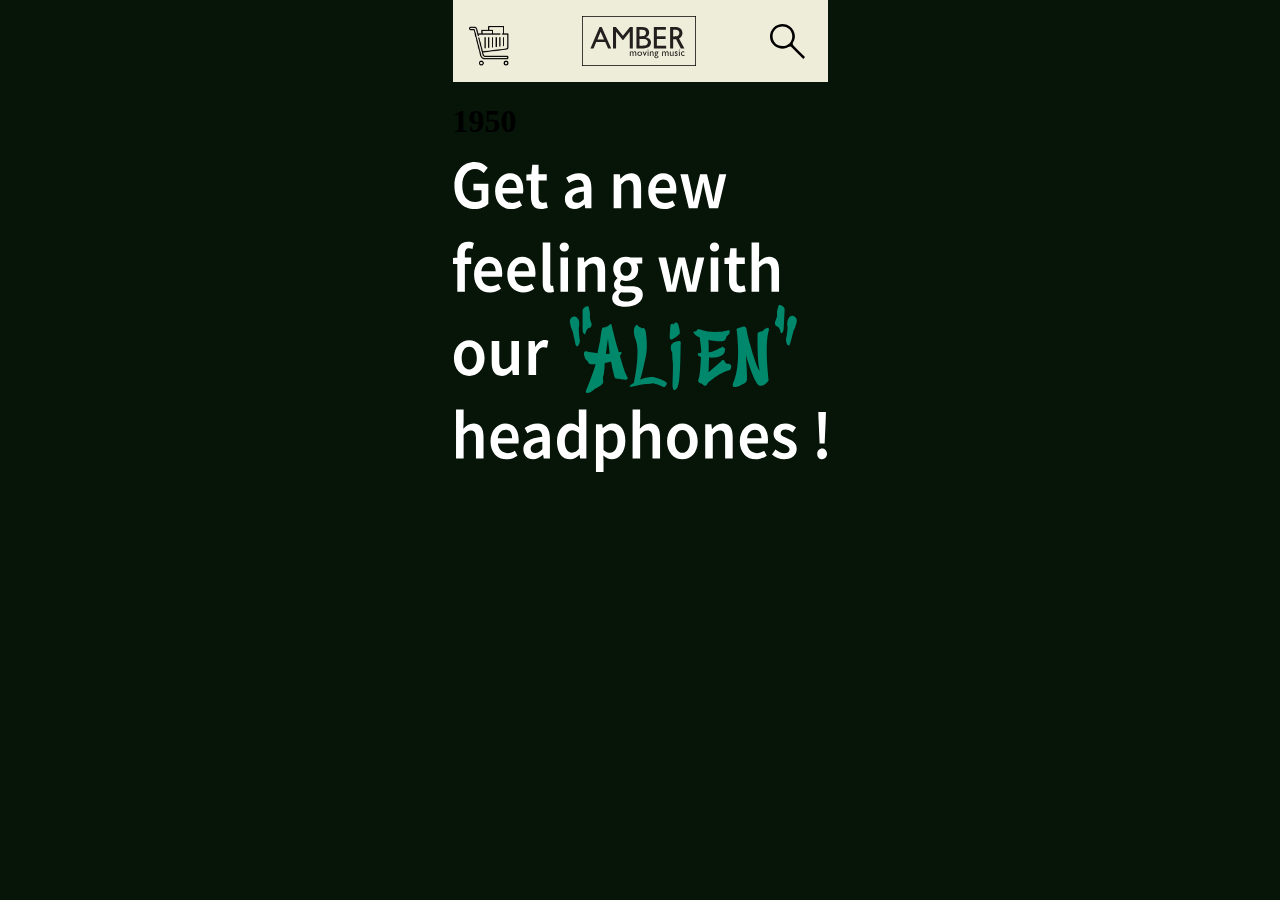
==== fifties.html @ 04606135 "index finish add fifties page header&description" ====
<!DOCTYPE html>
<html>
  <head>
    <meta charset="UTF-8" />
    <meta name="viewport" content="width=device-width, initial-scale=1.0" />
    <link rel="stylesheet" href="css/styles.css">
    <title>fifties</title>
  </head>
  <body>
    <header class="header-fifties">
      <img class="shopping-button" src="img/shopping-cart.svg" alt="shopping-button">
      <img class="brand" src="img/amber-logo.svg" alt="logo-shop">
      <img class="search-button" src="img/search.svg" alt="search-button" id="top">
    </header>
    <main>
      <h1>1950</h1>
      <img src="img/txt-alien.svg" alt="alien-text">
    </main>
  </body>
</html>
---- css/styles.css ----
html {
  scroll-behavior: smooth;
}


body {
  max-width: 375px;
  margin: auto;
  background: #061508;
}

header {
  display: flex;
  position: relative;
  justify-content: space-between;
  align-items: flex-end;
  background: #DFDFDF;
  padding: 16px;
  position: sticky;
  top: 0px;
}

.header-fifties {
  background-color: #EEEDD9;
}

.shopping-button {
  height: 40px;
  padding: 1px 0 0 0;
}

.brand {
  height: 50px;
}

.search-button {
  height: 35px;
  padding: 0 7px 7px 0;
}

.description {
  font-family: 'Maven Pro', sans-serif;
  color: white;
  padding: 12px 5px 0 5px;
}

.description strong {
  color: #008769;
}

.picture {
 height: 330px;
  border : 14px solid #dfdfdf;
  margin: 30px 0 30px 0;
}

.button-buy {
  font-family: 'Koulen', cursive;
  font-family: 'Maven Pro', sans-serif;
  text-decoration: none;
  margin: 0 125px 0 125px;
  font-size: 30px;
  color: white;
  text-align: center;
}

.fifties-buy .button-buy {
  background-color: #EEEDD9;
  border: 10px #3D3C37;
  color: #00896B;
}

.button-buy:hover {
  background-color: #DFDFDF;
  color: red;
}

.sixties-buy .button-buy {
  background-color: #FFE107;
  border: 10px #245237;
  color: #00896B;
}

.button-buy:hover {
  background-color: #DFDFDF;
  color: red;
}

.seventies-buy .button-buy {
  background-color: #00896B;
  border: 10px #592E87;
  color: #812082;
}

.button-buy:hover {
  background-color: #DFDFDF;
  color: red;
}

.resellers h1 {
  font-family: 'Koulen', cursive;
  font-family: 'Maven Pro', sans-serif;
  color: white;
}

.resellers p {
  font-family: 'Maven Pro', sans-serif;
}

.resellers {
  color: white;
  text-align: center;
  margin: 100px;
}

footer {
  background: #DFDFDF;
  font-family: 'Maven Pro', sans-serif;
  text-decoration: none;
  padding: 12px 10px;
}

footer a {
  text-decoration: none;
  color: black;
}

.logo-alien {
  margin: 30px;
}
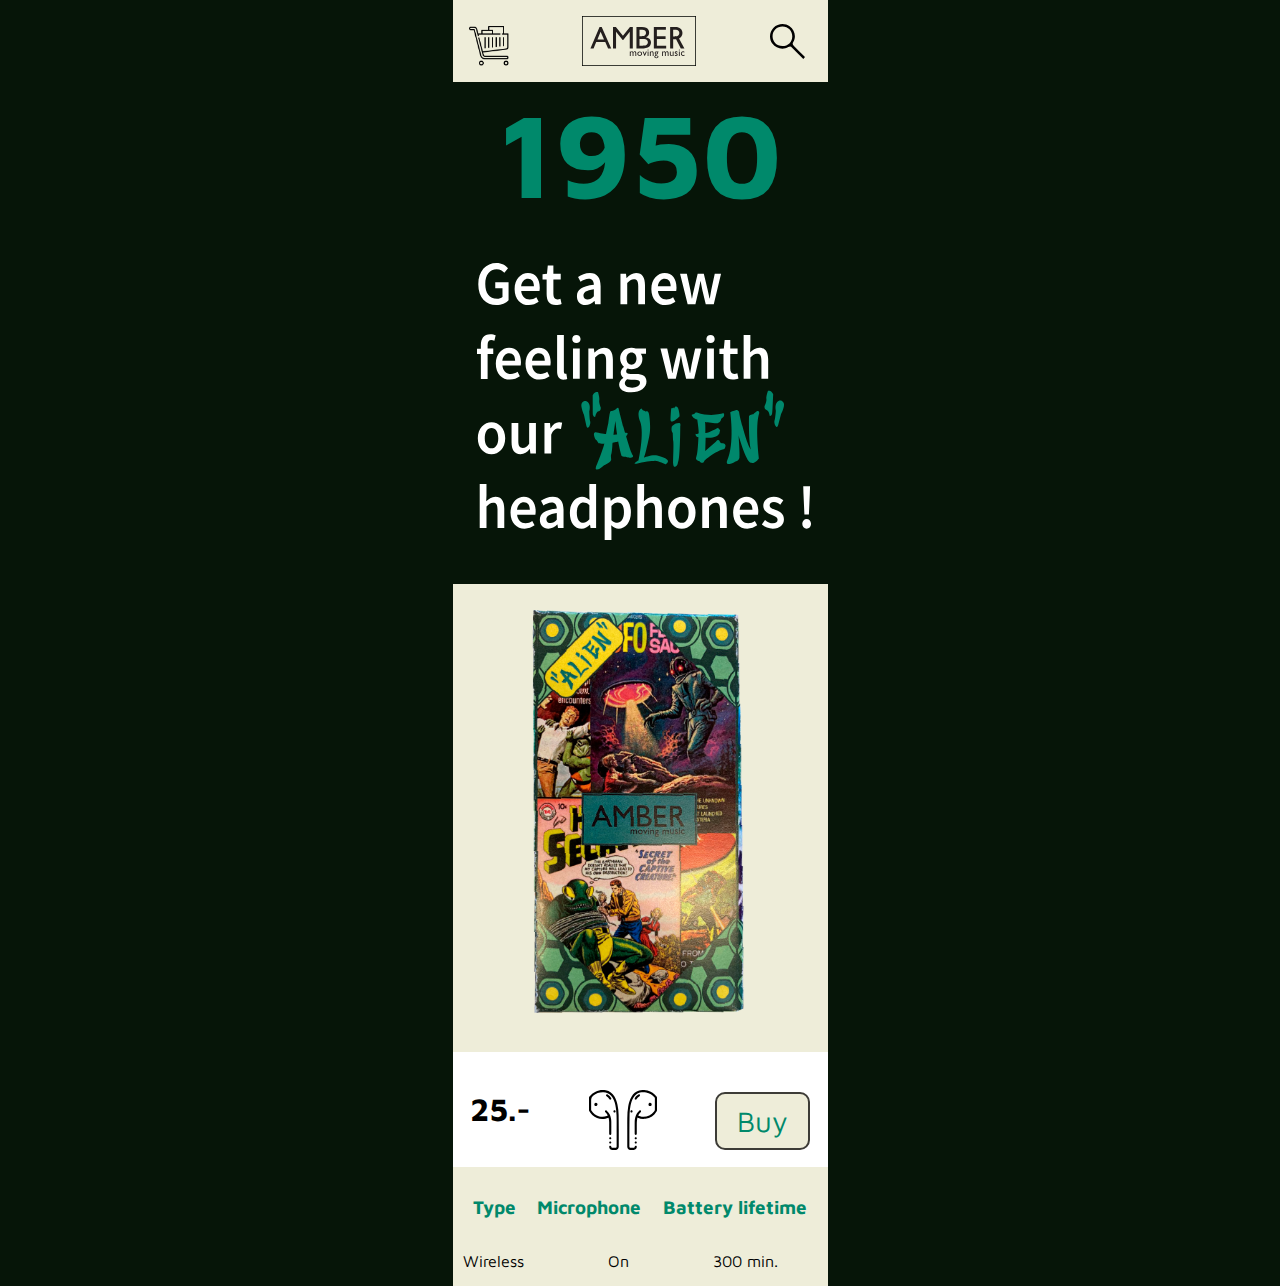
==== commit 7745457c: "fifties page header, description, shop-box, finish" ====
--- a/fifties.html
+++ b/fifties.html
@@ -4,6 +4,10 @@
     <meta charset="UTF-8" />
     <meta name="viewport" content="width=device-width, initial-scale=1.0" />
     <link rel="stylesheet" href="css/styles.css">
+    <link rel="preconnect" href="https://fonts.googleapis.com">
+    <link rel="preconnect" href="https://fonts.gstatic.com" crossorigin>
+    <link href="https://fonts.googleapis.com/css2?family=Maven+Pro:wght@700&display=swap" rel="stylesheet">
+    <link rel="preconnect" href="https://fonts.googleapis.com">
     <title>fifties</title>
   </head>
   <body>
@@ -13,8 +17,31 @@
       <img class="search-button" src="img/search.svg" alt="search-button" id="top">
     </header>
     <main>
-      <h1>1950</h1>
-      <img src="img/txt-alien.svg" alt="alien-text">
+      <div class="description-fifties">
+        <h1 class="onethousand-fifty">1950</h1>
+        <img src="img/txt-alien.svg" alt="alien-text">
+      </div>
+      <div class="shop-box">
+          <div class="picture-fifties">
+            <img src="img/box.png" alt="box">
+          </div>
+        <div class="buy-box">
+          <h1>25.-</h1> 
+          <img src="img/airpod.svg" alt="airpod">
+          <a href="index.html">Buy</a>
+        </div>
+        <div class="information-box">
+          <div class="information-title">
+            <h3>Type</h3>
+            <h3>Microphone</h3>
+            <h3>Battery lifetime</h3>
+          </div>
+          <div class="information-subtitle">
+            <p>Wireless</p>
+            <p>On</p>
+            <p>300 min.</p>
+          </div>
+      </div>
     </main>
   </body>
 </html>--- a/css/styles.css
+++ b/css/styles.css
@@ -129,3 +129,86 @@
   margin: 30px;
 }
 
+.onethousand-fifty{
+  font-family: 'Maven Pro', sans-serif;
+  font-size: 120px;
+  text-align: center;
+  color:#00896B;
+  margin-top: 0;
+  margin-bottom: 0;
+}
+
+.description-fifties img{
+  height: 277px;
+  margin: 40px 0 40px 24px;
+}
+
+.picture-fifties {
+  background-color: #EEEDD9;
+  padding: 17px 67px 17px 67px;
+}
+
+.picture-fifties img{
+  height: 430px;
+}
+
+.buy-box img{
+  height: 60px;
+}
+
+.buy-box a {
+    font-family: 'Maven Pro', sans-serif;
+    font-size: 29px;
+    border-width: 2px;
+    border-style: solid;
+    border-radius: 10px;
+    padding: 10px 20px 10px 20px;
+    border-color: #3D3C37;
+    background: #EEEDD9;
+    color: #00896B;
+    Text-decoration: none;
+}
+
+.buy-box a:hover {
+  background-color: #DFDFDF;
+  color: red;
+}
+
+.buy-box h1 {
+  font-family: 'Maven Pro', sans-serif;
+}
+
+.buy-box {
+  display: flex;
+  justify-content: space-between;
+  align-items: flex-end;
+  background: white;
+  padding: 17px;
+}
+
+.information-box {
+  background: #EEEDD9;
+}
+
+.information-title {
+  display: flex;
+  flex-direction: row;
+  justify-content: space-around;
+  padding: 10px 10px 0 10px;
+}
+
+.information-title h3{
+  font-family: 'Maven Pro', sans-serif;
+  color: #00896B;
+}
+
+.information-subtitle {
+  display: flex;
+  flex-direction: row;
+  justify-content: space-between;
+  padding: 0 50px 0 10px;
+}
+
+.information-subtitle p{
+  font-family: 'Maven Pro', sans-serif;
+}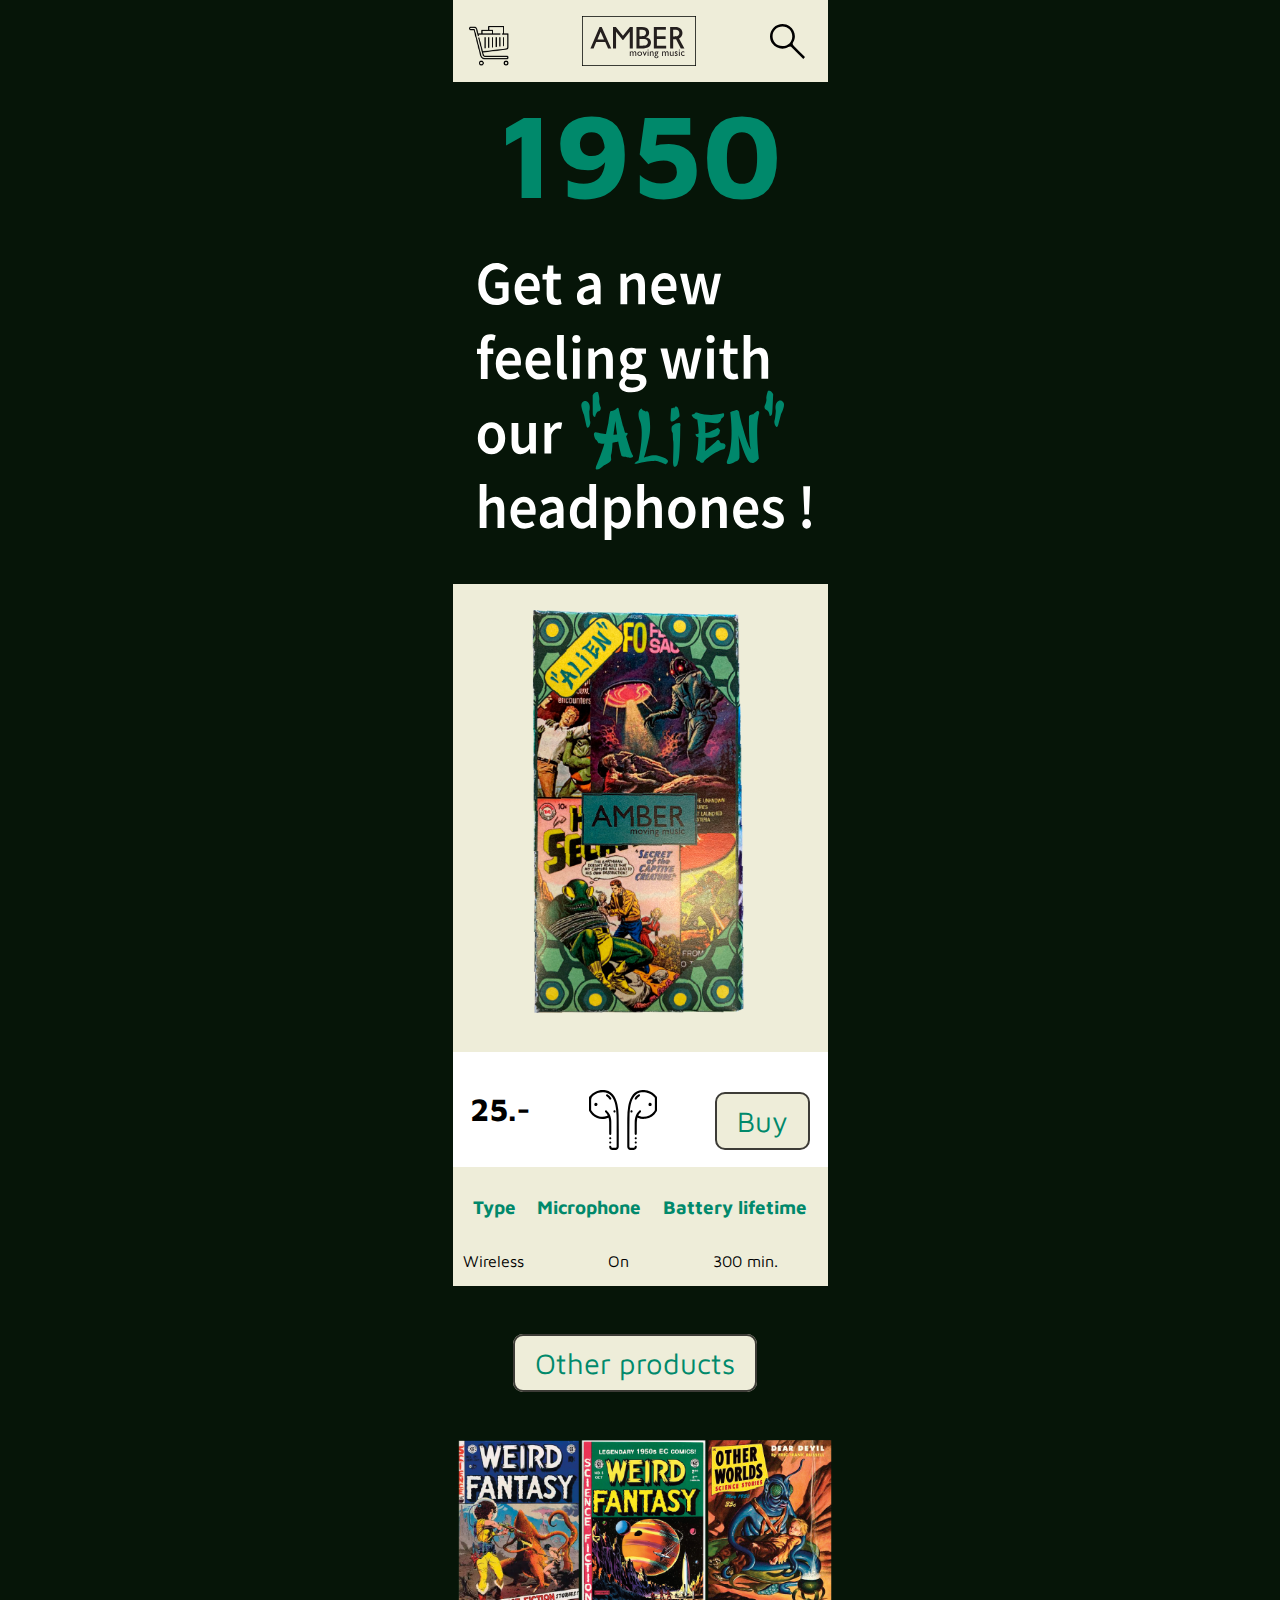
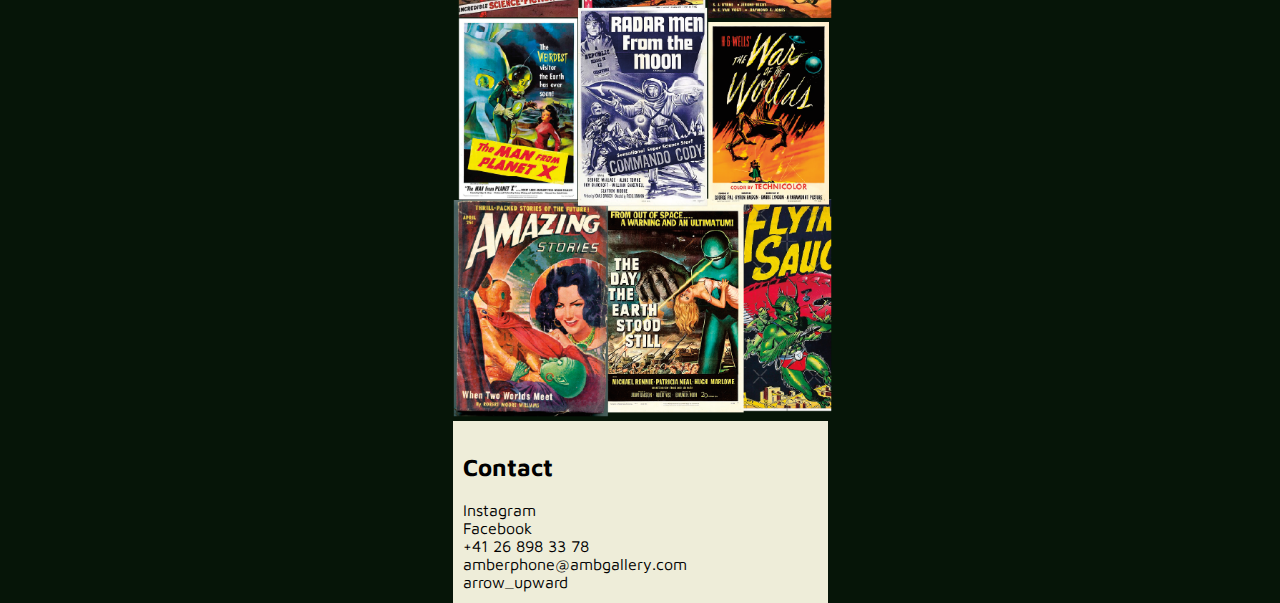
==== commit 94987254: "fifties page finish" ====
--- a/fifties.html
+++ b/fifties.html
@@ -40,8 +40,24 @@
             <p>Wireless</p>
             <p>On</p>
             <p>300 min.</p>
-          </div>
+        </div>
       </div>
+      <div class="backtime">
+        <a href="index.html">Other products</a>
+      </div>
+      <img src="img/show-fifties.png" alt="films-card" class="films-fifties">
     </main>
+    <footer class="footer-fifties">
+      <h2>Contact</h2>
+      <a href="https://www.instagram.com/alienfilmsmao/">Instagram</a>
+      <br>
+      <a href="https://fr-fr.facebook.com/">Facebook</a>
+      <br>
+      <a href="tel:00412689833">+41 26 898 33 78</a>
+      <br>
+      <a href="mailto:amberphone@ambgallery.com">amberphone@ambgallery.com</a>
+      <br>
+        <a class="button-top" href="#top"><span class="material-symbols-outlined">arrow_upward</span></a>
+    </footer>
   </body>
 </html>--- a/css/styles.css
+++ b/css/styles.css
@@ -123,6 +123,10 @@
 footer a {
   text-decoration: none;
   color: black;
+}
+
+.footer-fifties {
+  background: #EEEDD9;
 }
 
 .logo-alien {
@@ -211,4 +215,30 @@
 
 .information-subtitle p{
   font-family: 'Maven Pro', sans-serif;
+}
+
+.backtime {
+  margin: 60px;
+}
+
+.backtime a{
+  font-family: 'Maven Pro', sans-serif;
+    font-size: 29px;
+    border-width: 2px;
+    border-style: solid;
+    border-radius: 10px;
+    padding: 10px 20px 10px 20px;
+    border-color: #3D3C37;
+    background: #EEEDD9;
+    color: #00896B;
+    Text-decoration: none;
+}
+
+.backtime a:hover {
+  background-color: #DFDFDF;
+  color: red;
+}
+
+.films-fifties {
+  height: 577px;
 }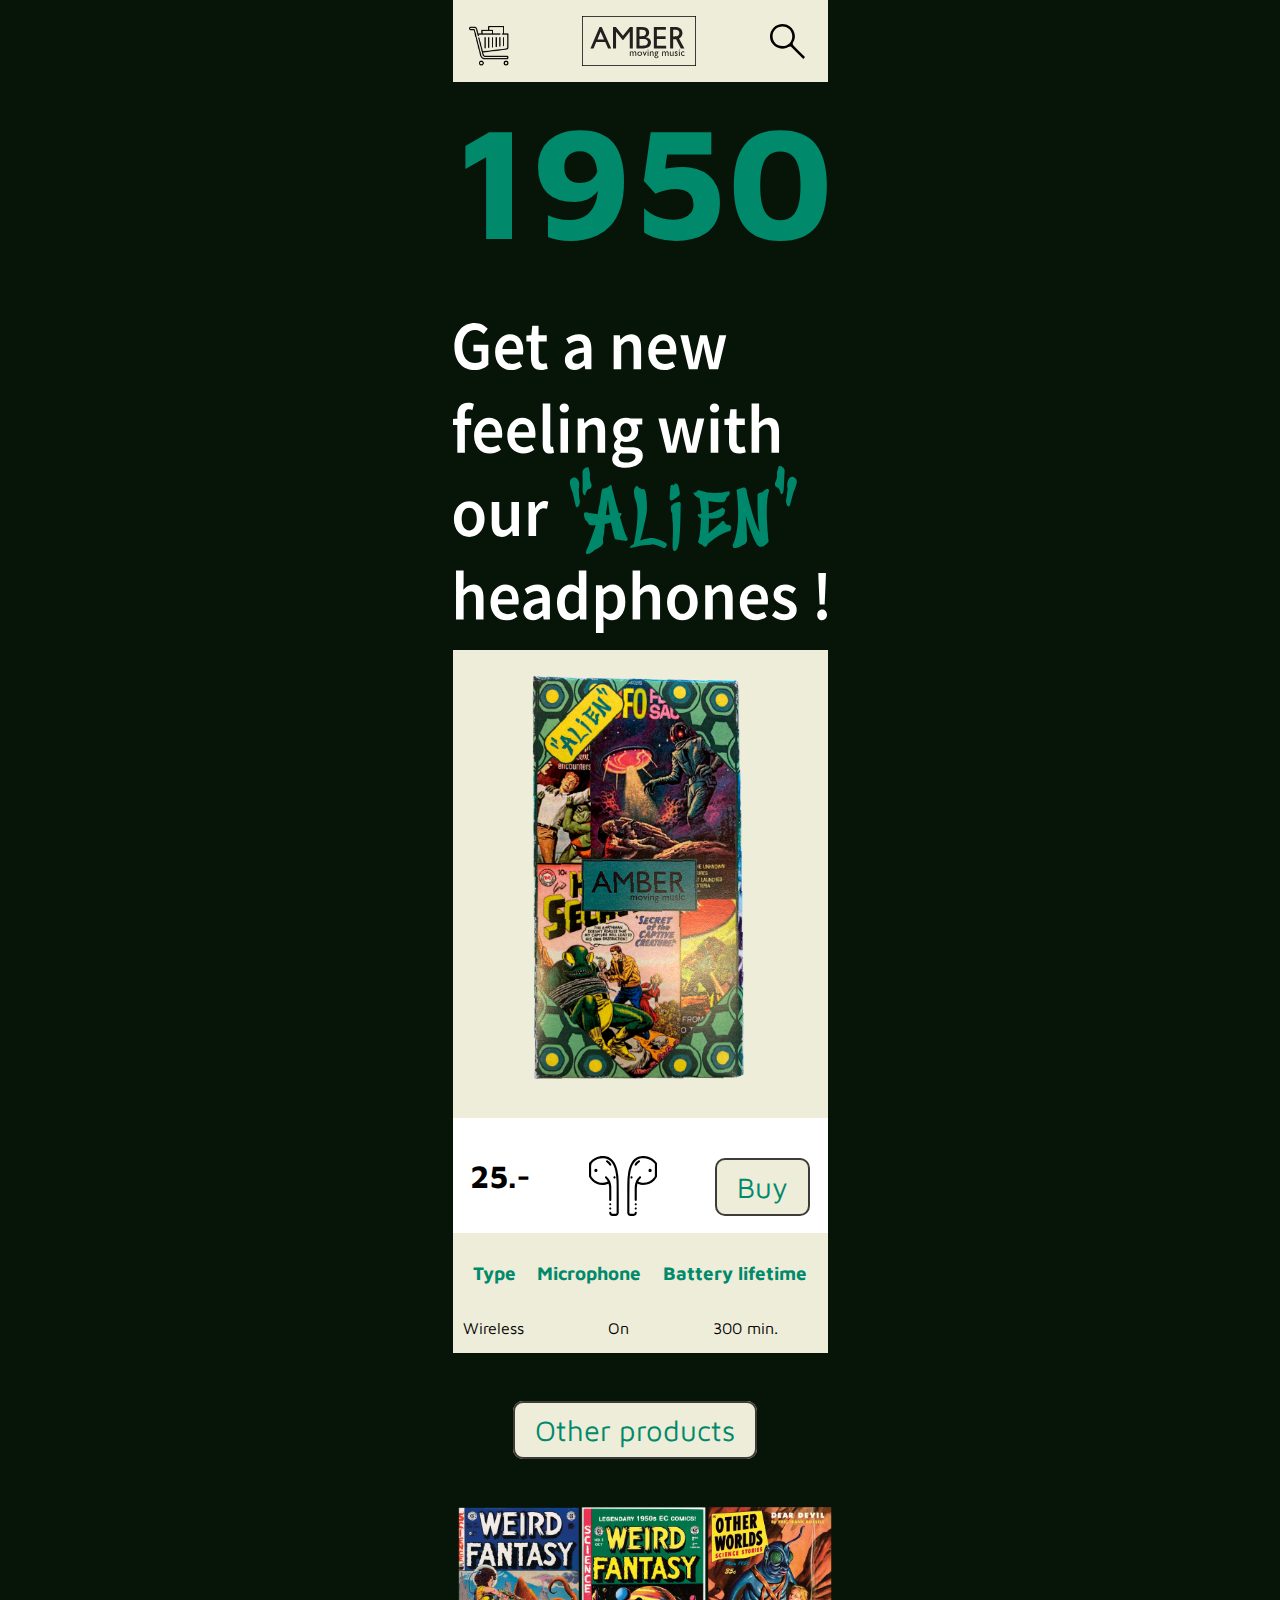
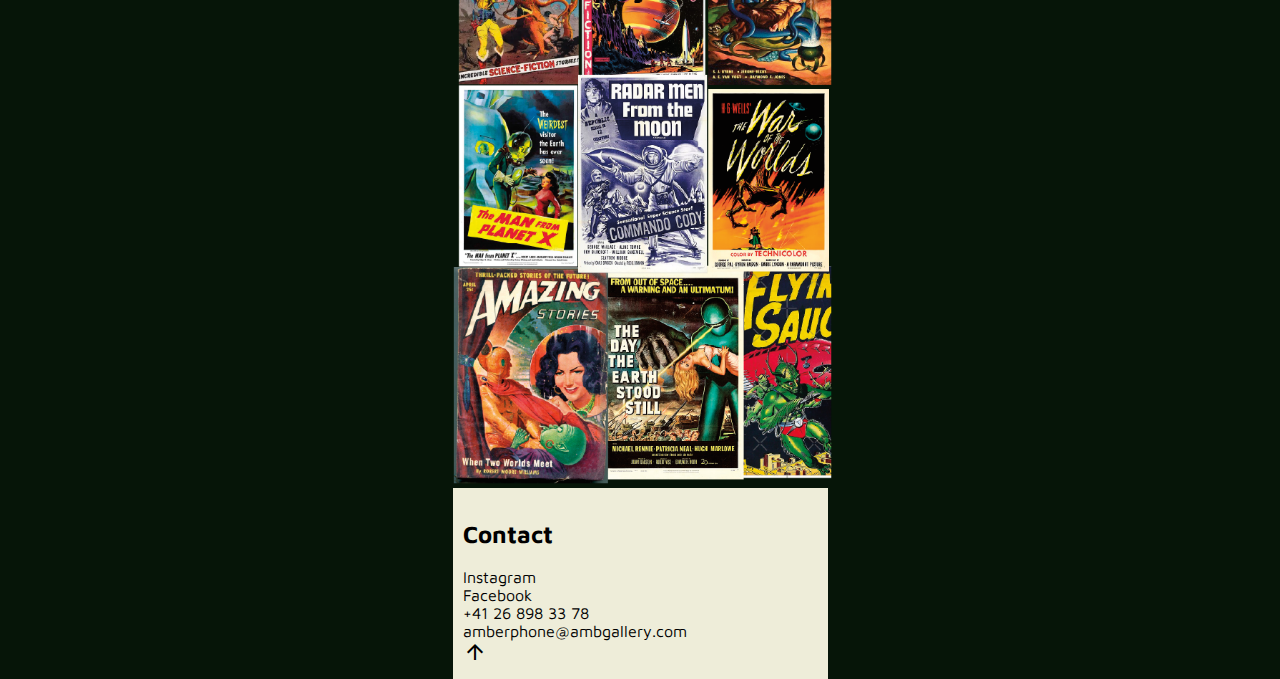
==== commit 671feacc: "correction class for 1950 1960-70" ====
--- a/fifties.html
+++ b/fifties.html
@@ -6,9 +6,12 @@
     <link rel="stylesheet" href="css/styles.css">
     <link rel="preconnect" href="https://fonts.googleapis.com">
     <link rel="preconnect" href="https://fonts.gstatic.com" crossorigin>
-    <link href="https://fonts.googleapis.com/css2?family=Maven+Pro:wght@700&display=swap" rel="stylesheet">
+    <link href="https://fonts.googleapis.com/css2?family=Maven+Pro:wght@500&display=swap" rel="stylesheet">
     <link rel="preconnect" href="https://fonts.googleapis.com">
-    <title>fifties</title>
+    <link rel="preconnect" href="https://fonts.gstatic.com" crossorigin>
+    <link href="https://fonts.googleapis.com/css2?family=Koulen&family=Maven+Pro:wght@500&display=swap" rel="stylesheet">
+    <link rel="stylesheet" href="https://fonts.googleapis.com/css2?family=Material+Symbols+Outlined:opsz,wght,FILL,GRAD@48,400,0,0" />
+    <title>Fifties</title>
   </head>
   <body>
     <header class="header-fifties">
@@ -17,7 +20,7 @@
       <img class="search-button" src="img/search.svg" alt="search-button" id="top">
     </header>
     <main>
-      <div class="description-fifties">
+      <div class="description-years">
         <h1 class="onethousand-fifty">1950</h1>
         <img src="img/txt-alien.svg" alt="alien-text">
       </div>
--- a/css/styles.css
+++ b/css/styles.css
@@ -24,6 +24,10 @@
   background-color: #EEEDD9;
 }
 
+.header-sixties {
+  background-color: #00896B;
+}
+
 .shopping-button {
   height: 40px;
   padding: 1px 0 0 0;
@@ -133,13 +137,22 @@
   margin: 30px;
 }
 
-.onethousand-fifty{
-  font-family: 'Maven Pro', sans-serif;
-  font-size: 120px;
+.description-years{
+  font-family: 'Maven Pro', sans-serif;
+  font-size: 80px;
   text-align: center;
-  color:#00896B;
   margin-top: 0;
   margin-bottom: 0;
+}
+
+.onethousand-sixties {
+  color: #FFE107;
+  margin: 3px 10px 50px 3px;
+}
+
+.onethousand-fifty {
+  color:#00896B;
+  margin: 3px 10px 50px 3px;
 }
 
 .description-fifties img{
